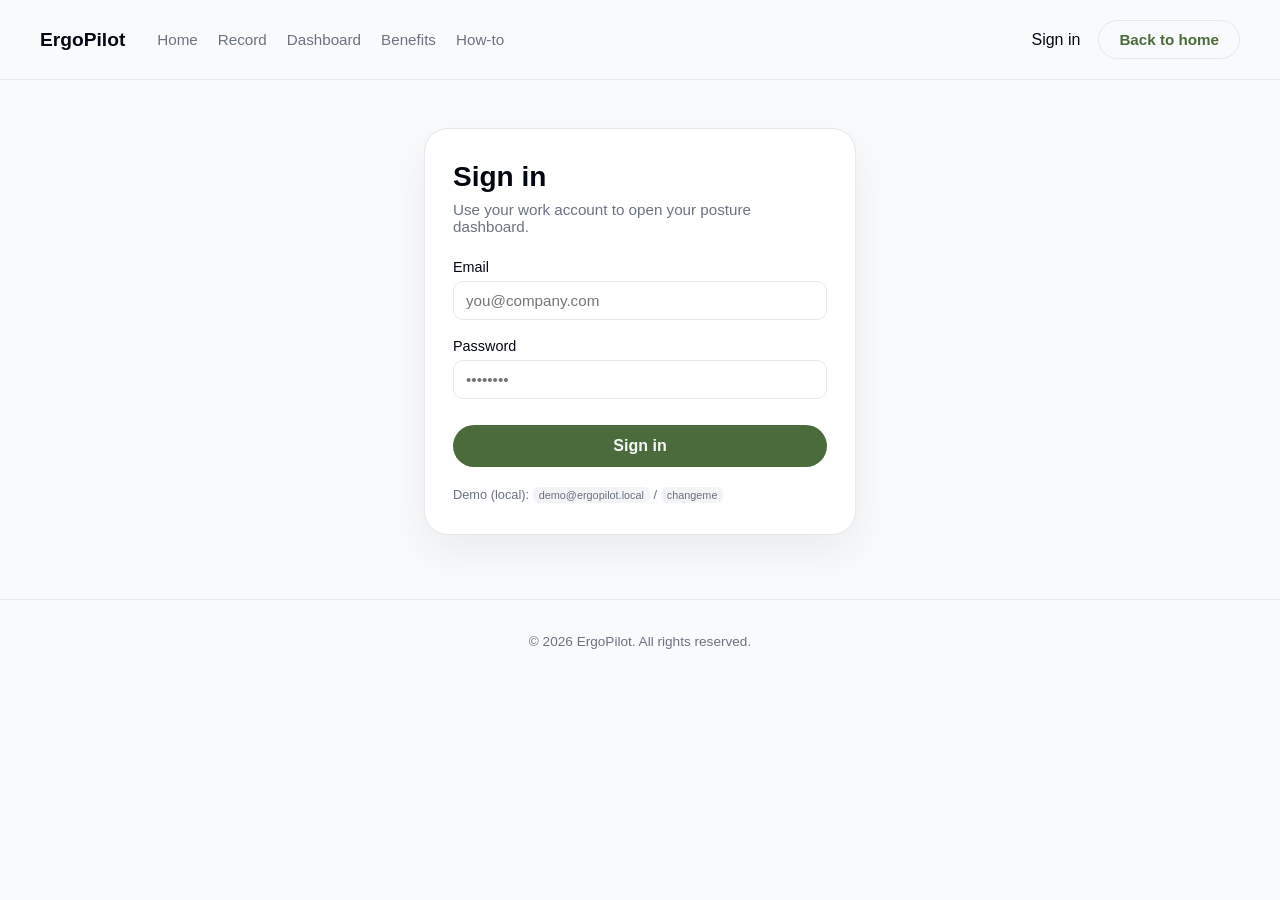
==== frontend/dashboard.html @ 43e38e80 "sign in page" ====
<!doctype html>
<html lang="en">
  <head>
    <meta charset="UTF-8" />
    <meta name="viewport" content="width=device-width, initial-scale=1.0" />
    <title>ErgoPilot – Dashboard</title>
    <link rel="stylesheet" href="./styles.css" />
  </head>
  <body class="dashboard-body">
    <header class="landing-nav">
      <div class="landing-nav-left">
        <a href="./landing.html" class="landing-logo">ErgoPilot</a>
        <nav class="landing-nav-links" aria-label="Main">
          <a href="./landing.html">Home</a>
          <a href="./index.html">Record</a>
          <span class="nav-current" aria-current="page">Dashboard</span>
        </nav>
      </div>
    </header>

    <main class="dashboard-shell">
      <header class="dashboard-header">
        <div class="dashboard-title-block">
          <h1 id="dashboard-welcome">Welcome</h1>
          <p id="dashboard-period-label">Posture insights for the past 7 days.</p>
        </div>
        <div class="dashboard-header-actions">
          <div class="dashboard-period">
            <label for="time-range-select">Time range</label>
            <select id="time-range-select">
              <option value="7">Past 7 days</option>
              <option value="30">Past 30 days</option>
              <option value="90">Past 90 days</option>
            </select>
            <a href="./index.html" class="dashboard-start-btn">Start New Recording Session</a>
          </div>
          <button type="button" id="dashboard-sign-out" class="dashboard-sign-out-btn">
            Sign out
          </button>
        </div>
      </header>

      <section class="dashboard-metrics">
        <article class="metric-card" id="rula-card">
          <h2>Average RULA Score</h2>
          <div class="metric-card-value" id="rula-average">3.46</div>
          <p>
            Placeholder description for what this score means and how to interpret
            it for overall posture quality.
          </p>
        </article>
        <article class="metric-card" id="reba-card">
          <h2>Average REBA Score</h2>
          <div class="metric-card-value" id="reba-average">6.28</div>
          <p>
            Placeholder description for what this score means and whether posture
            may require closer review or adjustment.
          </p>
        </article>
      </section>

      <section class="dashboard-main-grid">
        <article class="dashboard-section">
          <h2>Areas for Improvement</h2>
          <p>
            Use this space to summarize common posture issues detected across
            sessions, such as frequent forward flexion or twisting during lifts.
          </p>
          <p>
            In a future version, this section can be powered by an LLM that
            reviews clips and generates a short, worker-friendly summary of what to
            focus on.
          </p>
        </article>

        <aside class="dashboard-section">
          <h2>Recent Risk Clips</h2>
          <p>
            A scrollable gallery of video clips where posture was flagged as
            higher risk will appear here.
          </p>
          <div class="dashboard-clips-placeholder">
            &lt;Scrollable videos here – connect to recorded risk clips from the
            recording page.&gt;
          </div>
        </aside>
      </section>
    </main>

    <script src="./auth.js"></script>
    <script>
      (function () {
        var auth = window.ErgoPilotAuth;
        if (!auth.getAccessToken()) {
          auth.redirectToSignIn("dashboard.html");
          return;
        }

        var welcomeEl = document.getElementById("dashboard-welcome");
        var signOutBtn = document.getElementById("dashboard-sign-out");
        var base = auth.getApiBaseUrl();

        function loadProfile() {
          return fetch(base + "/api/auth/me", {
            headers: Object.assign({ Accept: "application/json" }, auth.authHeaders())
          }).then(function (res) {
            if (res.status === 401) {
              auth.clearSession();
              auth.redirectToSignIn("dashboard.html");
              return null;
            }
            if (!res.ok) {
              welcomeEl.textContent = "Welcome";
              return null;
            }
            return res.json();
          });
        }

        loadProfile()
          .then(function (user) {
            if (user && user.display_name) {
              welcomeEl.textContent = "Welcome, " + user.display_name;
            } else if (user && user.email) {
              welcomeEl.textContent = "Welcome, " + user.email;
            }
          })
          .catch(function () {
            welcomeEl.textContent = "Welcome";
          });

        signOutBtn.addEventListener("click", function () {
          auth.clearSession();
          window.location.href = "./signin.html";
        });

        var select = document.getElementById("time-range-select");
        var label = document.getElementById("dashboard-period-label");
        var rula = document.getElementById("rula-average");
        var reba = document.getElementById("reba-average");

        var presets = {
          "7": { label: "past 7 days", rula: "3.46", reba: "6.28" },
          "30": { label: "past 30 days", rula: "3.62", reba: "6.01" },
          "90": { label: "past 90 days", rula: "3.80", reba: "5.74" }
        };

        function updateForRange(value) {
          var preset = presets[value] || presets["7"];
          label.textContent = "Posture insights for the " + preset.label + ".";
          rula.textContent = preset.rula;
          reba.textContent = preset.reba;
        }

        select.addEventListener("change", function () {
          updateForRange(select.value);
        });

        updateForRange(select.value);
      })();
    </script>
  </body>
</html>
---- frontend/styles.css ----
:root {
  color-scheme: light;
  --bg: #f9fafb;
  --panel: #f3faf5;
  --safe: #22c55e;
  --warning: #eab308;
  --danger: #ef4444;
  --text: #030712;

  /* Landing / dashboard palette */
  --landing-bg: #f9fafb;
  --landing-text: #030712;
  --landing-muted: #6b7280;
  --landing-card-bg: #ffffff;
  --landing-border: #e5e7eb;
  --accent: #4b6b3c;
}

html {
  scroll-behavior: smooth;
}

* {
  box-sizing: border-box;
  font-family: Inter, -apple-system, BlinkMacSystemFont, "Segoe UI", sans-serif;
}

body {
  margin: 0;
  color: var(--text);
  background: var(--bg);
}

.app {
  max-width: 1200px;
  margin: 0 auto;
  padding: 16px;
}

.topbar h1 {
  margin: 0;
  font-size: 1.6rem;
}

.topbar p {
  margin: 4px 0 0;
  opacity: 0.8;
}

.content {
  display: grid;
  grid-template-columns: 2fr 1fr;
  gap: 16px;
  margin-top: 16px;
}

.camera-shell {
  position: relative;
  border-radius: 14px;
  overflow: hidden;
  background: #e3f3ea;
  min-height: 540px;
}

.input-video,
.output-canvas {
  position: absolute;
  inset: 0;
  width: 100%;
  height: 100%;
  object-fit: cover;
}

.status-pill {
  position: absolute;
  top: 14px;
  left: 14px;
  padding: 10px 14px;
  border-radius: 999px;
  font-weight: 700;
  font-size: 0.8rem;
  letter-spacing: 0.06em;
}

.status-pill.safe {
  background: color-mix(in srgb, var(--safe), #111 35%);
}

.status-pill.warning {
  background: color-mix(in srgb, var(--warning), #111 30%);
  color: #111;
}

.status-pill.danger {
  background: color-mix(in srgb, var(--danger), #111 25%);
}

.panel {
  background: var(--panel);
  border-radius: 14px;
  padding: 14px;
}

.controls {
  display: flex;
  gap: 8px;
  flex-wrap: wrap;
}

button {
  border: 0;
  border-radius: 10px;
  padding: 10px 12px;
  font-weight: 600;
  background: #374151;
  color: var(--text);
  cursor: pointer;
}

button:hover {
  filter: brightness(1.15);
}

.metrics {
  display: grid;
  grid-template-columns: 1fr 1fr;
  gap: 8px;
  margin: 14px 0;
}

.metric {
  background: #e0f2e9;
  border-radius: 10px;
  padding: 10px;
  display: flex;
  justify-content: space-between;
  align-items: center;
}

.metric span {
  opacity: 0.85;
}

.field {
  margin-top: 10px;
}

.field label {
  display: block;
  margin-bottom: 4px;
}

.field input {
  width: 100%;
  padding: 8px;
  border-radius: 8px;
  border: 1px solid #4b5563;
  background: #111827;
  color: var(--text);
}

/* Recording page primary controls in accent green */

#start-btn,
#calibrate-btn,
#worker-id,
#load-kg,
#freq,
#max-clips,
#refresh-clips-btn {
  background: var(--accent);
  color: #ffffff;
  border-color: var(--accent);
}

.notes {
  margin-top: 14px;
  min-height: 3rem;
  opacity: 0.9;
}

.clips {
  margin-top: 16px;
  border-top: 1px solid #d1e7d8;
  padding-top: 12px;
}

.clips-head {
  display: flex;
  justify-content: space-between;
  align-items: center;
  gap: 8px;
}

.clips-head h2 {
  margin: 0;
  font-size: 1rem;
}

.clips-list {
  margin-top: 10px;
  max-height: 260px;
  overflow: auto;
  display: grid;
  gap: 8px;
}

.clip-item {
  background: #e6f5ee;
  border: 1px solid #c8e3d2;
  border-radius: 10px;
  padding: 8px;
}

.clip-meta {
  font-size: 0.8rem;
  opacity: 0.9;
  margin-bottom: 6px;
}

.clip-item video {
  width: 100%;
  border-radius: 8px;
  margin-bottom: 6px;
}

.clip-actions {
  display: flex;
  justify-content: flex-end;
}

.clip-actions a {
  color: #93c5fd;
  text-decoration: none;
  font-size: 0.85rem;
}

.clip-empty {
  margin: 4px 0;
  opacity: 0.8;
}

@media (max-width: 980px) {
  .content {
    grid-template-columns: 1fr;
  }
  .camera-shell {
    min-height: 460px;
  }
}

/* Landing page */

.landing-body {
  background: var(--landing-bg);
  color: var(--landing-text);
}

.landing-nav {
  position: sticky;
  top: 0;
  z-index: 20;
  display: flex;
  align-items: center;
  justify-content: space-between;
  padding: 20px 40px;
  background: rgba(249, 250, 251, 0.96);
  backdrop-filter: blur(12px);
  border-bottom: 1px solid var(--landing-border);
}

.landing-nav-left {
  display: flex;
  align-items: center;
  gap: 32px;
}

.landing-logo {
  font-weight: 700;
  font-size: 1.2rem;
  text-decoration: none;
  color: var(--landing-text);
}

.landing-nav-links {
  display: flex;
  align-items: center;
  gap: 20px;
  font-size: 0.95rem;
}

.landing-nav-links a {
  text-decoration: none;
  color: var(--landing-muted);
}

.landing-nav-links a:hover {
  color: var(--landing-text);
}

.landing-nav-links .nav-current {
  color: var(--landing-text);
  font-weight: 700;
  font-size: 0.95rem;
}

.landing-nav-cta {
  display: flex;
  align-items: center;
  flex-wrap: wrap;
  justify-content: flex-end;
  gap: 12px 18px;
}

.landing-nav-secondary {
  padding: 8px 6px;
  text-decoration: none;
  color: var(--landing-muted);
  font-size: 0.95rem;
  font-weight: 600;
  white-space: nowrap;
}

.landing-nav-secondary:hover {
  color: var(--landing-text);
}

.landing-signin-btn {
  padding: 10px 20px;
  border-radius: 999px;
  background: var(--accent);
  color: #f9fafb;
  text-decoration: none;
  font-size: 0.95rem;
  font-weight: 600;
}

.landing-signin-btn--ghost {
  background: transparent;
  color: var(--accent);
  border: 1px solid var(--landing-border);
}

.landing-main {
  max-width: 1040px;
  margin: 0 auto;
  padding: 80px 24px 64px;
}

.landing-hero {
  padding: 64px 0 96px;
}

.landing-tagline {
  font-size: clamp(3.5rem, 6vw, 5rem);
  letter-spacing: 0.02em;
  margin: 0;
}

.landing-section {
  padding: 56px 0;
  border-top: 1px solid var(--landing-border);
}

.landing-section-alt {
  background: #f3f4f6;
  border-radius: 32px;
  padding-inline: 32px;
  margin-top: 32px;
}

.landing-section-header h2 {
  margin: 0 0 8px;
  font-size: 1.4rem;
}

.landing-section-header p {
  margin: 0;
  color: var(--landing-muted);
  max-width: 520px;
}

.landing-card-grid {
  display: grid;
  grid-template-columns: repeat(3, minmax(0, 1fr));
  gap: 24px;
  margin-top: 32px;
}

.landing-card {
  background: var(--landing-card-bg);
  border-radius: 24px;
  padding: 24px 20px;
  border: 1px solid var(--landing-border);
  box-shadow: 0 18px 40px rgba(15, 23, 42, 0.06);
}

.landing-card h3 {
  margin: 0 0 10px;
  font-size: 1.05rem;
}

.landing-card p {
  margin: 0;
  color: var(--landing-muted);
  font-size: 0.95rem;
}

.landing-steps {
  margin: 24px 0 0;
  padding-left: 20px;
  color: var(--landing-muted);
}

.landing-steps li + li {
  margin-top: 10px;
}

.landing-steps strong {
  color: var(--landing-text);
}

.landing-contact-form {
  margin-top: 28px;
  max-width: 520px;
}

.landing-field {
  margin-bottom: 16px;
}

.landing-field label {
  display: block;
  margin-bottom: 6px;
  font-size: 0.9rem;
}

.landing-field input,
.landing-field textarea {
  width: 100%;
  padding: 10px 12px;
  border-radius: 10px;
  border: 1px solid var(--landing-border);
  font-size: 0.95rem;
}

.landing-field textarea {
  resize: vertical;
}

.landing-primary-btn {
  padding: 10px 18px;
  border-radius: 999px;
  border: none;
  background: var(--accent);
  color: #f9fafb;
  font-weight: 600;
  cursor: pointer;
}

.landing-primary-btn:hover {
  filter: brightness(1.05);
}

.landing-footer {
  padding: 20px 24px 32px;
  text-align: center;
  font-size: 0.85rem;
  color: var(--landing-muted);
  border-top: 1px solid var(--landing-border);
  background: #f9fafb;
}

@media (max-width: 900px) {
  .landing-nav {
    padding-inline: 16px;
  }
  .landing-card-grid {
    grid-template-columns: 1fr;
  }
  .landing-section-alt {
    padding-inline: 20px;
  }
}

/* Dashboard page */

.dashboard-body {
  background: var(--landing-bg);
  color: var(--landing-text);
}

.dashboard-shell {
  max-width: 1120px;
  margin: 0 auto;
  padding: 32px 24px 48px;
}

.dashboard-header {
  display: flex;
  justify-content: space-between;
  align-items: flex-start;
  gap: 24px;
  margin-bottom: 40px;
}

.dashboard-header-actions {
  display: flex;
  flex-direction: column;
  align-items: flex-end;
  gap: 12px;
}

.dashboard-title-block h1 {
  margin: 0 0 8px;
  font-size: 2rem;
}

.dashboard-title-block p {
  margin: 0;
  color: var(--landing-muted);
}

.dashboard-period {
  display: flex;
  align-items: center;
  gap: 12px;
}

.dashboard-period select {
  padding: 8px 10px;
  border-radius: 999px;
  border: 1px solid var(--landing-border);
  background: #ffffff;
  font-size: 0.9rem;
  color: var(--landing-text);
}

.dashboard-period select option {
  color: var(--landing-text);
}

.dashboard-start-btn {
  padding: 10px 20px;
  border-radius: 999px;
  border: none;
  background: var(--accent);
  color: #f9fafb;
  font-weight: 600;
  font-size: 0.95rem;
  cursor: pointer;
  text-decoration: none;
}

.dashboard-sign-out-btn {
  padding: 8px 16px;
  border-radius: 999px;
  border: 1px solid var(--landing-border);
  background: #ffffff;
  color: var(--landing-muted);
  font-weight: 600;
  font-size: 0.85rem;
  cursor: pointer;
}

.dashboard-sign-out-btn:hover {
  color: var(--landing-text);
  border-color: var(--landing-muted);
}

.dashboard-metrics {
  display: grid;
  grid-template-columns: repeat(2, minmax(0, 1fr));
  gap: 24px;
  margin-bottom: 40px;
}

.metric-card {
  background: var(--landing-card-bg);
  border-radius: 28px;
  padding: 28px 24px;
  border: 1px solid var(--landing-border);
  box-shadow: 0 18px 40px rgba(15, 23, 42, 0.06);
}

.metric-card h2 {
  margin: 0 0 16px;
  font-size: 0.95rem;
  text-transform: uppercase;
  letter-spacing: 0.08em;
  color: var(--landing-muted);
}

.metric-card-value {
  font-size: 3rem;
  margin-bottom: 8px;
}

.metric-card p {
  margin: 0;
  color: var(--landing-muted);
  font-size: 0.9rem;
}

.dashboard-main-grid {
  display: grid;
  grid-template-columns: 3fr 2fr;
  gap: 32px;
  align-items: flex-start;
}

.dashboard-section h2 {
  margin: 0 0 8px;
  font-size: 1.1rem;
}

.dashboard-section p {
  margin: 0 0 16px;
  color: var(--landing-muted);
  font-size: 0.95rem;
}

.dashboard-clips-placeholder {
  margin-top: 8px;
  padding: 24px;
  border-radius: 16px;
  border: 1px dashed var(--landing-border);
  color: var(--landing-muted);
  font-size: 0.9rem;
}

/* Sign-in page */

.signin-main {
  max-width: 480px;
  margin: 0 auto;
  padding: 48px 24px 64px;
}

.signin-card {
  background: var(--landing-card-bg);
  border-radius: 24px;
  padding: 32px 28px;
  border: 1px solid var(--landing-border);
  box-shadow: 0 18px 40px rgba(15, 23, 42, 0.06);
}

.signin-card h1 {
  margin: 0 0 8px;
  font-size: 1.75rem;
}

.signin-lead {
  margin: 0 0 24px;
  color: var(--landing-muted);
  font-size: 0.95rem;
}

.signin-form {
  display: flex;
  flex-direction: column;
  gap: 4px;
}

.signin-field {
  margin-bottom: 14px;
}

.signin-field label {
  display: block;
  margin-bottom: 6px;
  font-size: 0.9rem;
}

.signin-field input {
  width: 100%;
  padding: 10px 12px;
  border-radius: 10px;
  border: 1px solid var(--landing-border);
  font-size: 0.95rem;
}

.signin-field input[aria-invalid="true"] {
  border-color: #f97373;
}

.signin-field-error {
  margin: 6px 0 0;
  font-size: 0.8rem;
  color: #b91c1c;
}

.signin-banner-error {
  margin: 8px 0 4px;
  padding: 10px 12px;
  border-radius: 10px;
  background: #fef2f2;
  color: #991b1b;
  font-size: 0.9rem;
}

.signin-submit {
  margin-top: 8px;
  padding: 12px 18px;
  border-radius: 999px;
  border: none;
  background: var(--accent);
  color: #f9fafb;
  font-weight: 600;
  font-size: 1rem;
  cursor: pointer;
}

.signin-submit:hover:not(:disabled) {
  filter: brightness(1.05);
}

.signin-submit:disabled {
  opacity: 0.7;
  cursor: not-allowed;
}

.signin-hint {
  margin: 20px 0 0;
  font-size: 0.8rem;
  color: var(--landing-muted);
}

.signin-hint code {
  font-size: 0.85em;
  background: #f3f4f6;
  padding: 2px 6px;
  border-radius: 6px;
}

@media (max-width: 900px) {
  .dashboard-header {
    flex-direction: column;
    align-items: flex-start;
  }

  .dashboard-header-actions {
    align-items: flex-start;
    width: 100%;
  }
  .dashboard-metrics {
    grid-template-columns: 1fr;
  }
  .dashboard-main-grid {
    grid-template-columns: 1fr;
  }
}
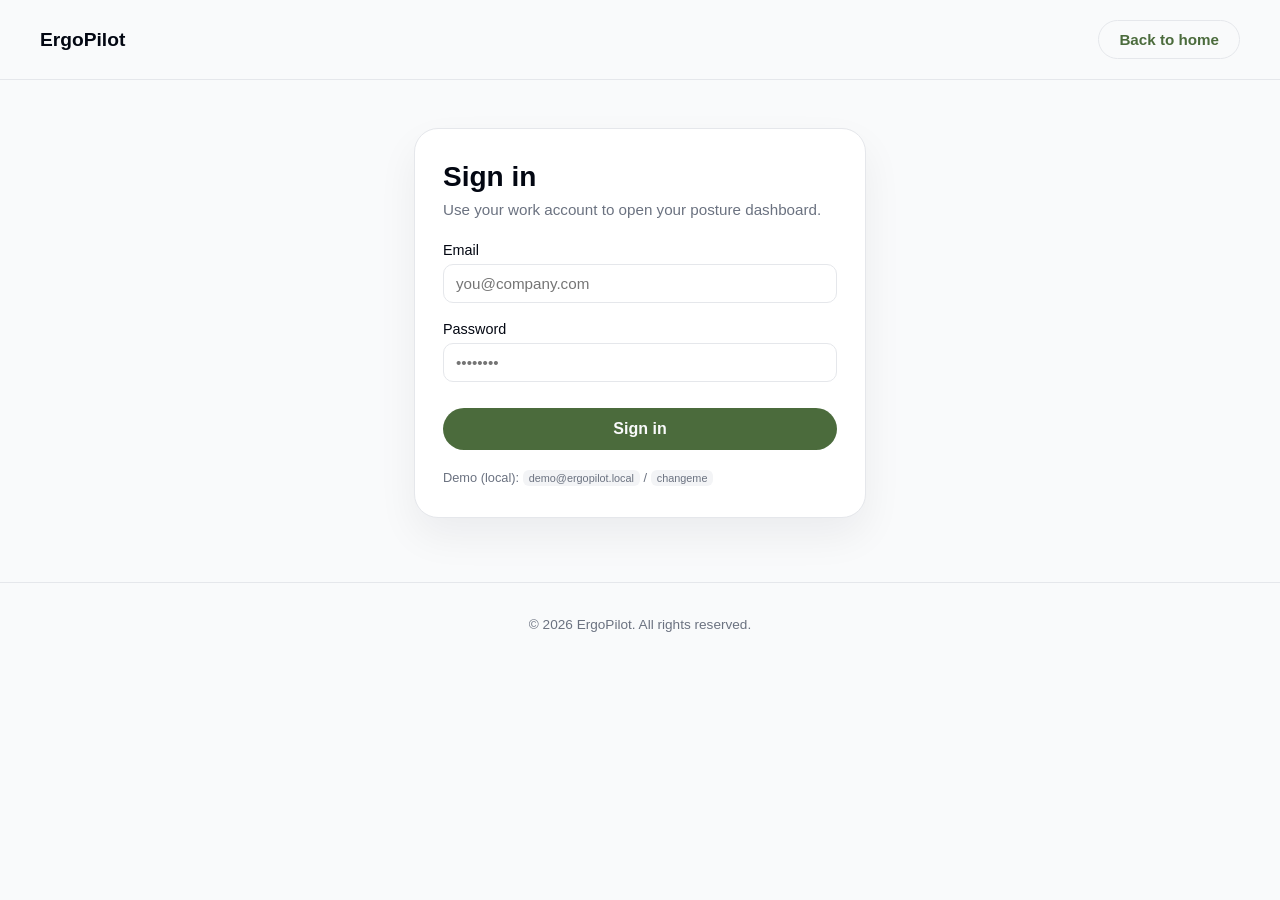
==== commit 2798fe5c: "some more ui tweaks" ====
--- a/frontend/dashboard.html
+++ b/frontend/dashboard.html
@@ -11,10 +11,12 @@
       <div class="landing-nav-left">
         <a href="./landing.html" class="landing-logo">ErgoPilot</a>
         <nav class="landing-nav-links" aria-label="Main">
-          <a href="./landing.html">Home</a>
-          <a href="./index.html">Record</a>
-          <span class="nav-current" aria-current="page">Dashboard</span>
         </nav>
+      </div>
+      <div class="landing-nav-cta">
+        <button type="button" id="dashboard-sign-out" class="dashboard-sign-out-btn">
+          Sign out
+        </button>
       </div>
     </header>
 
@@ -34,9 +36,6 @@
             </select>
             <a href="./index.html" class="dashboard-start-btn">Start New Recording Session</a>
           </div>
-          <button type="button" id="dashboard-sign-out" class="dashboard-sign-out-btn">
-            Sign out
-          </button>
         </div>
       </header>
 
--- a/frontend/styles.css
+++ b/frontend/styles.css
@@ -352,7 +352,7 @@
 }
 
 .landing-tagline {
-  font-size: clamp(3.5rem, 6vw, 5rem);
+  font-size: clamp(2.5rem, 6vw, 4.2rem);
   letter-spacing: 0.02em;
   margin: 0;
 }
@@ -377,7 +377,7 @@
 .landing-section-header p {
   margin: 0;
   color: var(--landing-muted);
-  max-width: 520px;
+  max-width: none;
 }
 
 .landing-card-grid {
@@ -423,6 +423,35 @@
 .landing-contact-form {
   margin-top: 28px;
   max-width: 520px;
+  margin-left: auto;
+  margin-right: auto;
+}
+
+/* Center the Contact Us section content */
+#contact.landing-section {
+  text-align: center;
+}
+
+#contact.landing-section .landing-section-header p {
+  margin-left: auto;
+  margin-right: auto;
+}
+
+/* Override: keep Contact Us header centered, but form labels left-aligned */
+#contact.landing-section .landing-contact-form {
+  text-align: left;
+}
+
+#contact.landing-section .landing-contact-form .landing-primary-btn {
+  display: block;
+  text-align: center;
+  width: fit-content;
+  margin-left: auto;
+  margin-right: auto;
+}
+
+#contact.landing-section .landing-field label {
+  text-align: left;
 }
 
 .landing-field {
@@ -632,7 +661,7 @@
 /* Sign-in page */
 
 .signin-main {
-  max-width: 480px;
+  max-width: 500px;
   margin: 0 auto;
   padding: 48px 24px 64px;
 }
